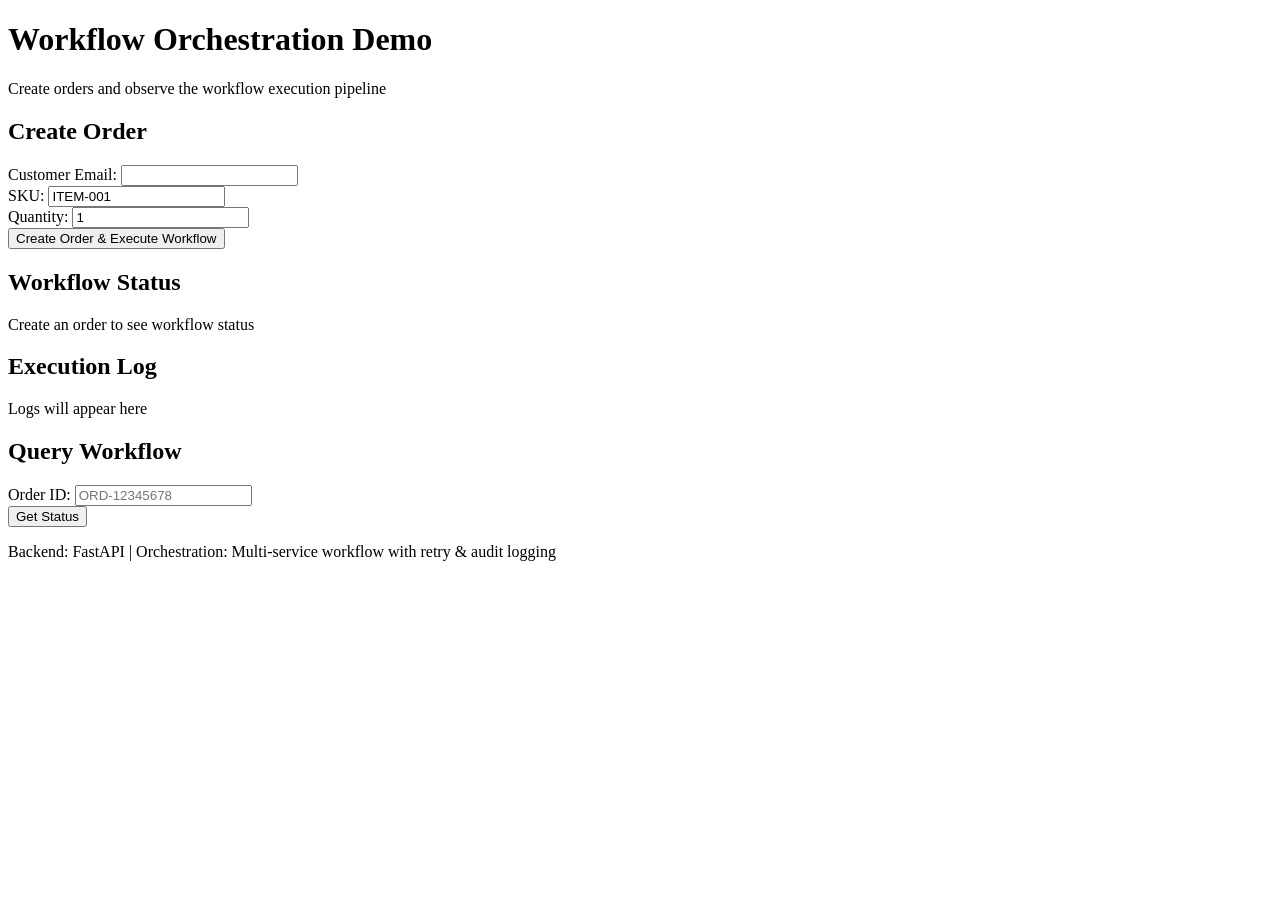
==== app/static/index.html @ 384ecaa8 "Bare structure" ====
<!DOCTYPE html>
<html lang="en">
<head>
    <meta charset="UTF-8">
    <meta name="viewport" content="width=device-width, initial-scale=1.0">
    <title>Workflow Orchestration Demo</title>
    <link rel="stylesheet" href="/static/style.css">
</head>
<body>
    <div class="container">
        <header>
            <h1>Workflow Orchestration Demo</h1>
            <p>Create orders and observe the workflow execution pipeline</p>
        </header>

        <main>
            <!-- Order Creation Section -->
            <section class="section">
                <h2>Create Order</h2>
                <form id="orderForm" class="form">
                    <div class="form-group">
                        <label for="customerEmail">Customer Email:</label>
                        <input type="email" id="customerEmail" name="customerEmail" required>
                    </div>
                    <div class="form-group">
                        <label for="sku">SKU:</label>
                        <input type="text" id="sku" name="sku" value="ITEM-001" required>
                    </div>
                    <div class="form-group">
                        <label for="quantity">Quantity:</label>
                        <input type="number" id="quantity" name="quantity" value="1" min="1" required>
                    </div>
                    <button type="submit" class="btn">Create Order & Execute Workflow</button>
                </form>
            </section>

            <!-- Workflow Status Section -->
            <section class="section">
                <h2>Workflow Status</h2>
                <div id="statusPanel" class="status-panel">
                    <p class="placeholder">Create an order to see workflow status</p>
                </div>
            </section>

            <!-- Execution Log Section -->
            <section class="section">
                <h2>Execution Log</h2>
                <div id="logPanel" class="log-panel">
                    <p class="placeholder">Logs will appear here</p>
                </div>
            </section>

            <!-- Query Existing Workflow Section -->
            <section class="section">
                <h2>Query Workflow</h2>
                <form id="queryForm" class="form">
                    <div class="form-group">
                        <label for="orderId">Order ID:</label>
                        <input type="text" id="orderId" name="orderId" placeholder="ORD-12345678" required>
                    </div>
                    <button type="submit" class="btn">Get Status</button>
                </form>
            </section>
        </main>

        <footer>
            <p>Backend: FastAPI | Orchestration: Multi-service workflow with retry &amp; audit logging</p>
        </footer>
    </div>

    <script src="/static/app.js"></script>
</body>
</html>
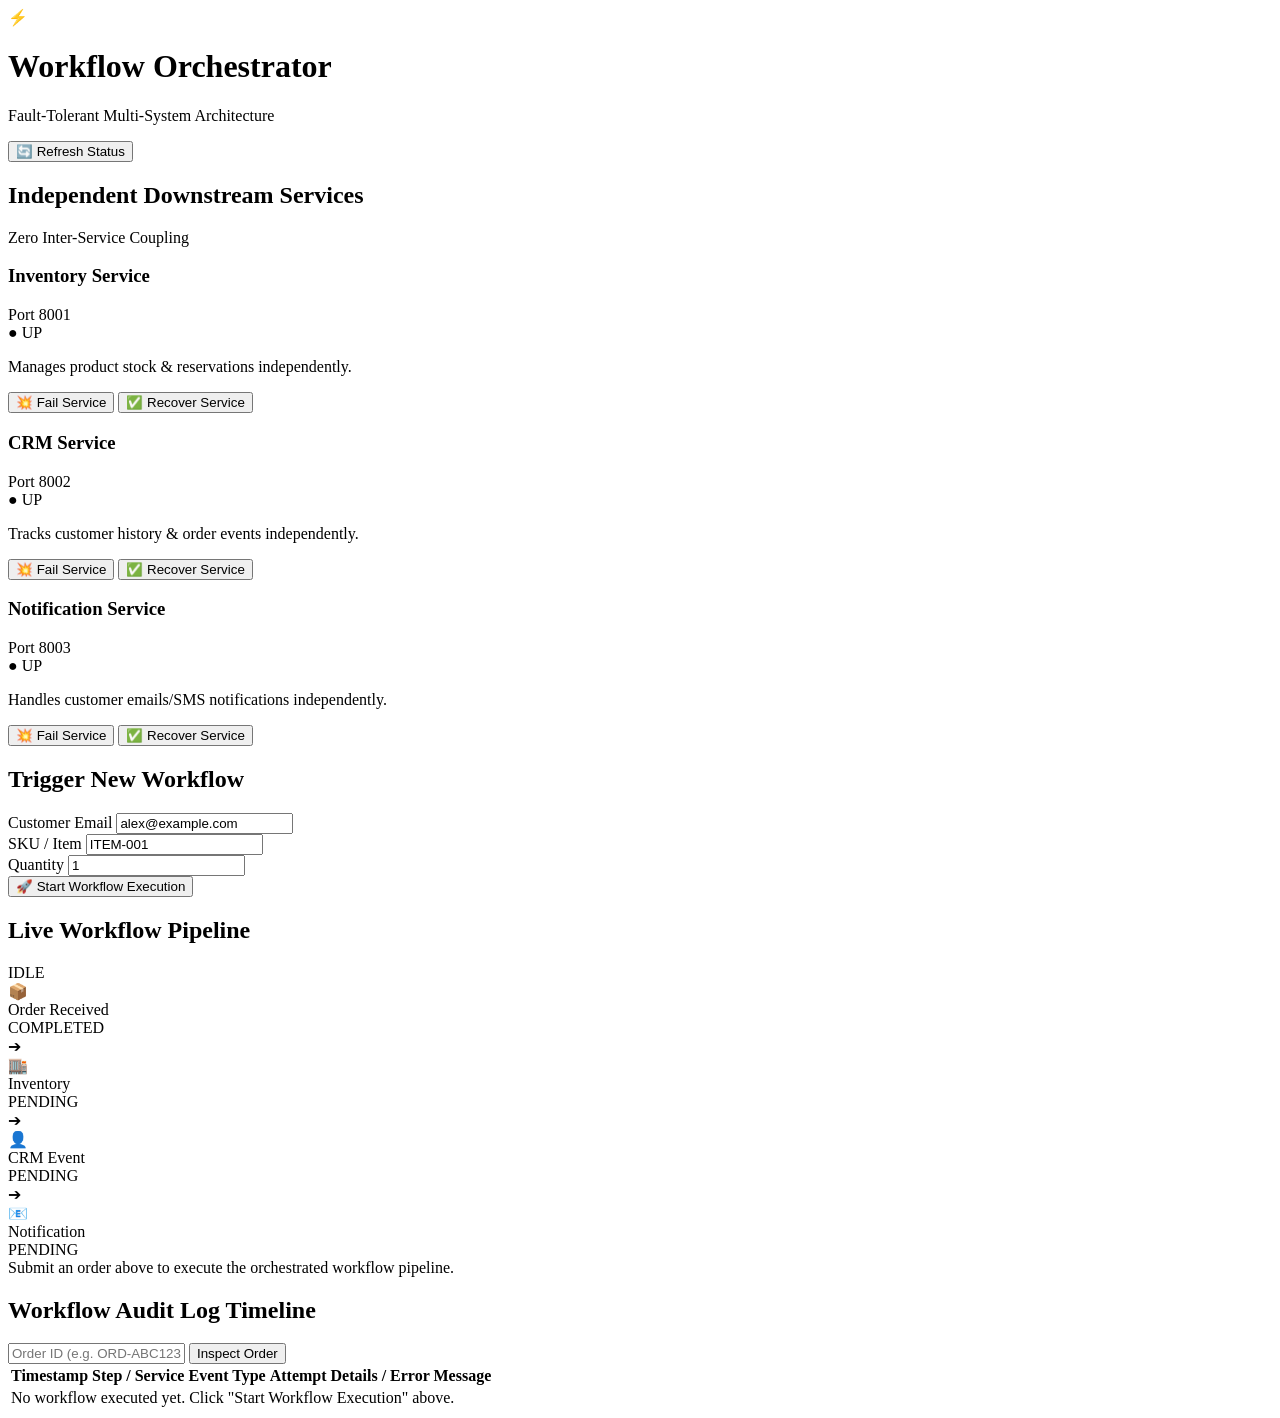
==== commit d2247c4b: "True microservice independece" ====
--- a/app/static/index.html
+++ b/app/static/index.html
@@ -3,69 +3,179 @@
 <head>
     <meta charset="UTF-8">
     <meta name="viewport" content="width=device-width, initial-scale=1.0">
-    <title>Workflow Orchestration Demo</title>
+    <title>Fault-Tolerant Workflow Orchestrator</title>
     <link rel="stylesheet" href="/static/style.css">
+    <link rel="preconnect" href="https://fonts.googleapis.com">
+    <link rel="preconnect" href="https://fonts.gstatic.com" crossorigin>
+    <link href="https://fonts.googleapis.com/css2?family=Inter:wght@300;400;500;600;700&family=JetBrains+Mono:wght@400;500;600&display=swap" rel="stylesheet">
 </head>
 <body>
-    <div class="container">
-        <header>
-            <h1>Workflow Orchestration Demo</h1>
-            <p>Create orders and observe the workflow execution pipeline</p>
+    <div class="app-container">
+        <!-- Header -->
+        <header class="navbar">
+            <div class="logo">
+                <span class="icon">⚡</span>
+                <div>
+                    <h1>Workflow Orchestrator</h1>
+                    <p class="subtitle">Fault-Tolerant Multi-System Architecture</p>
+                </div>
+            </div>
+            <div class="header-actions">
+                <button id="refreshBtn" class="btn btn-secondary">🔄 Refresh Status</button>
+            </div>
         </header>
 
-        <main>
-            <!-- Order Creation Section -->
-            <section class="section">
-                <h2>Create Order</h2>
+        <main class="content-grid">
+            <!-- Downstream Services Control Panel -->
+            <section class="card full-width">
+                <div class="card-header">
+                    <h2>Independent Downstream Services</h2>
+                    <span class="badge badge-info">Zero Inter-Service Coupling</span>
+                </div>
+                <div class="services-grid" id="servicesGrid">
+                    <!-- Service 1: Inventory -->
+                    <div class="service-card" id="card-inventory">
+                        <div class="service-header">
+                            <div class="service-title">
+                                <h3>Inventory Service</h3>
+                                <span class="port-tag">Port 8001</span>
+                            </div>
+                            <span class="status-indicator online" id="status-inventory">● UP</span>
+                        </div>
+                        <p class="service-desc">Manages product stock & reservations independently.</p>
+                        <div class="service-controls">
+                            <button class="btn btn-danger btn-sm" onclick="simulateFailure('inventory')">💥 Fail Service</button>
+                            <button class="btn btn-success btn-sm" onclick="recoverService('inventory')">✅ Recover Service</button>
+                        </div>
+                    </div>
+
+                    <!-- Service 2: CRM -->
+                    <div class="service-card" id="card-crm">
+                        <div class="service-header">
+                            <div class="service-title">
+                                <h3>CRM Service</h3>
+                                <span class="port-tag">Port 8002</span>
+                            </div>
+                            <span class="status-indicator online" id="status-crm">● UP</span>
+                        </div>
+                        <p class="service-desc">Tracks customer history & order events independently.</p>
+                        <div class="service-controls">
+                            <button class="btn btn-danger btn-sm" onclick="simulateFailure('crm')">💥 Fail Service</button>
+                            <button class="btn btn-success btn-sm" onclick="recoverService('crm')">✅ Recover Service</button>
+                        </div>
+                    </div>
+
+                    <!-- Service 3: Notification -->
+                    <div class="service-card" id="card-notification">
+                        <div class="service-header">
+                            <div class="service-title">
+                                <h3>Notification Service</h3>
+                                <span class="port-tag">Port 8003</span>
+                            </div>
+                            <span class="status-indicator online" id="status-notification">● UP</span>
+                        </div>
+                        <p class="service-desc">Handles customer emails/SMS notifications independently.</p>
+                        <div class="service-controls">
+                            <button class="btn btn-danger btn-sm" onclick="simulateFailure('notification')">💥 Fail Service</button>
+                            <button class="btn btn-success btn-sm" onclick="recoverService('notification')">✅ Recover Service</button>
+                        </div>
+                    </div>
+                </div>
+            </section>
+
+            <!-- Order Trigger Section -->
+            <section class="card">
+                <div class="card-header">
+                    <h2>Trigger New Workflow</h2>
+                </div>
                 <form id="orderForm" class="form">
                     <div class="form-group">
-                        <label for="customerEmail">Customer Email:</label>
-                        <input type="email" id="customerEmail" name="customerEmail" required>
+                        <label for="customerEmail">Customer Email</label>
+                        <input type="email" id="customerEmail" name="customerEmail" value="alex@example.com" required>
                     </div>
-                    <div class="form-group">
-                        <label for="sku">SKU:</label>
-                        <input type="text" id="sku" name="sku" value="ITEM-001" required>
+                    <div class="form-row">
+                        <div class="form-group">
+                            <label for="sku">SKU / Item</label>
+                            <input type="text" id="sku" name="sku" value="ITEM-001" required>
+                        </div>
+                        <div class="form-group">
+                            <label for="quantity">Quantity</label>
+                            <input type="number" id="quantity" name="quantity" value="1" min="1" required>
+                        </div>
                     </div>
-                    <div class="form-group">
-                        <label for="quantity">Quantity:</label>
-                        <input type="number" id="quantity" name="quantity" value="1" min="1" required>
-                    </div>
-                    <button type="submit" class="btn">Create Order & Execute Workflow</button>
+                    <button type="submit" class="btn btn-primary btn-block" id="submitBtn">
+                        🚀 Start Workflow Execution
+                    </button>
                 </form>
             </section>
 
-            <!-- Workflow Status Section -->
-            <section class="section">
-                <h2>Workflow Status</h2>
-                <div id="statusPanel" class="status-panel">
-                    <p class="placeholder">Create an order to see workflow status</p>
+            <!-- Active Workflow Pipeline Visualization -->
+            <section class="card">
+                <div class="card-header">
+                    <h2>Live Workflow Pipeline</h2>
+                    <span class="badge" id="workflowStatusBadge">IDLE</span>
+                </div>
+                <div class="pipeline-container">
+                    <div class="pipeline-flow">
+                        <div class="pipeline-step" id="step-order">
+                            <div class="step-icon">📦</div>
+                            <div class="step-label">Order Received</div>
+                            <div class="step-status">COMPLETED</div>
+                        </div>
+                        <div class="pipeline-arrow">➔</div>
+                        <div class="pipeline-step" id="step-inventory">
+                            <div class="step-icon">🏬</div>
+                            <div class="step-label">Inventory</div>
+                            <div class="step-status">PENDING</div>
+                        </div>
+                        <div class="pipeline-arrow">➔</div>
+                        <div class="pipeline-step" id="step-crm">
+                            <div class="step-icon">👤</div>
+                            <div class="step-label">CRM Event</div>
+                            <div class="step-status">PENDING</div>
+                        </div>
+                        <div class="pipeline-arrow">➔</div>
+                        <div class="pipeline-step" id="step-notification">
+                            <div class="step-icon">📧</div>
+                            <div class="step-label">Notification</div>
+                            <div class="step-status">PENDING</div>
+                        </div>
+                    </div>
+                    <div id="workflowResultMsg" class="result-message">
+                        Submit an order above to execute the orchestrated workflow pipeline.
+                    </div>
                 </div>
             </section>
 
-            <!-- Execution Log Section -->
-            <section class="section">
-                <h2>Execution Log</h2>
-                <div id="logPanel" class="log-panel">
-                    <p class="placeholder">Logs will appear here</p>
+            <!-- Audit Trail Section -->
+            <section class="card full-width">
+                <div class="card-header">
+                    <h2>Workflow Audit Log Timeline</h2>
+                    <div class="audit-search">
+                        <input type="text" id="queryOrderId" placeholder="Order ID (e.g. ORD-ABC12345)">
+                        <button class="btn btn-secondary btn-sm" onclick="queryOrderHistory()">Inspect Order</button>
+                    </div>
+                </div>
+                <div class="table-container">
+                    <table class="audit-table">
+                        <thead>
+                            <tr>
+                                <th>Timestamp</th>
+                                <th>Step / Service</th>
+                                <th>Event Type</th>
+                                <th>Attempt</th>
+                                <th>Details / Error Message</th>
+                            </tr>
+                        </thead>
+                        <tbody id="auditTableBody">
+                            <tr>
+                                <td colspan="5" class="empty-row">No workflow executed yet. Click "Start Workflow Execution" above.</td>
+                            </tr>
+                        </tbody>
+                    </table>
                 </div>
             </section>
-
-            <!-- Query Existing Workflow Section -->
-            <section class="section">
-                <h2>Query Workflow</h2>
-                <form id="queryForm" class="form">
-                    <div class="form-group">
-                        <label for="orderId">Order ID:</label>
-                        <input type="text" id="orderId" name="orderId" placeholder="ORD-12345678" required>
-                    </div>
-                    <button type="submit" class="btn">Get Status</button>
-                </form>
-            </section>
         </main>
-
-        <footer>
-            <p>Backend: FastAPI | Orchestration: Multi-service workflow with retry &amp; audit logging</p>
-        </footer>
     </div>
 
     <script src="/static/app.js"></script>
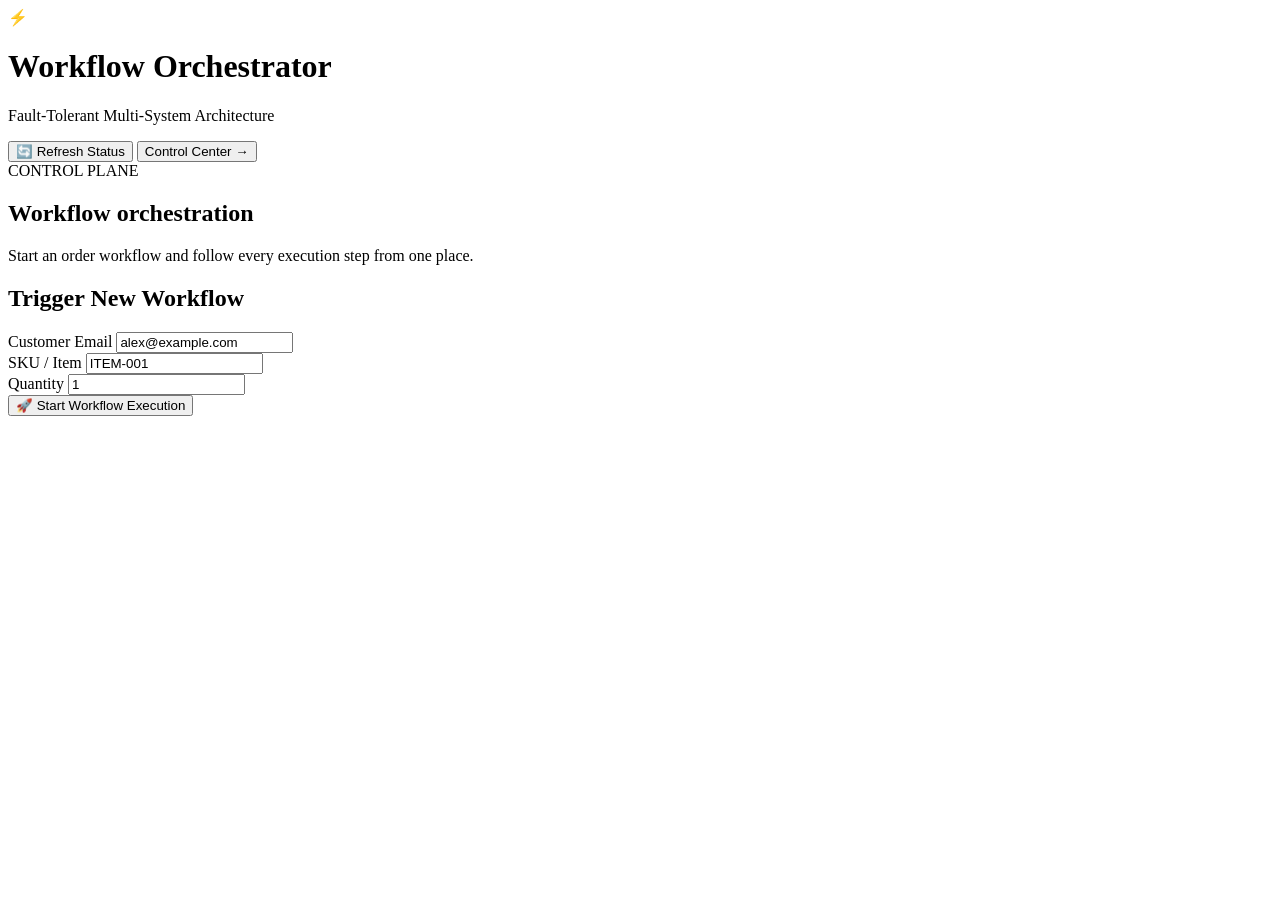
==== commit e7a45ee0: "altered orchestral" ====
--- a/app/static/index.html
+++ b/app/static/index.html
@@ -22,15 +22,73 @@
             </div>
             <div class="header-actions">
                 <button id="refreshBtn" class="btn btn-secondary">🔄 Refresh Status</button>
+                <button id="servicesNavBtn" class="btn btn-primary" type="button">Control Center →</button>
             </div>
         </header>
 
-        <main class="content-grid">
-            <!-- Downstream Services Control Panel -->
-            <section class="card full-width">
+        <main>
+            <section id="orchestratorPage" class="page-view">
+              <div class="page-intro">
+                <span class="section-kicker">CONTROL PLANE</span>
+                <h2>Workflow orchestration</h2>
+                <p>Start an order workflow and follow every execution step from one place.</p>
+              </div>
+              <div class="content-grid">
+            <!-- Order Trigger Section -->
+            <section class="card workflow-trigger-card">
                 <div class="card-header">
-                    <h2>Independent Downstream Services</h2>
-                    <span class="badge badge-info">Zero Inter-Service Coupling</span>
+                    <h2>Trigger New Workflow</h2>
+                </div>
+                <form id="orderForm" class="form">
+                    <div class="form-group">
+                        <label for="customerEmail">Customer Email</label>
+                        <input type="email" id="customerEmail" name="customerEmail" value="alex@example.com" required>
+                    </div>
+                    <div class="form-row">
+                        <div class="form-group">
+                            <label for="sku">SKU / Item</label>
+                            <input type="text" id="sku" name="sku" value="ITEM-001" required>
+                        </div>
+                        <div class="form-group">
+                            <label for="quantity">Quantity</label>
+                            <input type="number" id="quantity" name="quantity" value="1" min="1" required>
+                        </div>
+                    </div>
+                    <button type="submit" class="btn btn-primary btn-block" id="submitBtn">
+                        🚀 Start Workflow Execution
+                    </button>
+                </form>
+            </section>
+
+            <section class="card full-width" id="diagnosisCard" hidden>
+                <div class="card-header">
+                    <h2>AI Incident Diagnosis</h2>
+                    <span class="badge badge-danger">Maintenance Review</span>
+                </div>
+                <div class="diagnosis-grid">
+                    <div><span class="diagnosis-label">Failed step</span><strong id="diagnosisStep">-</strong></div>
+                    <div><span class="diagnosis-label">Failure type</span><strong id="diagnosisType">-</strong></div>
+                    <div><span class="diagnosis-label">Confidence</span><strong id="diagnosisConfidence">-</strong></div>
+                </div>
+                <p class="diagnosis-label">Likely root cause</p><p id="diagnosisRootCause"></p>
+                <p class="diagnosis-label">Recommended actions</p><ul id="diagnosisActions"></ul>
+                <p class="diagnosis-label">Maintenance message</p><p id="diagnosisMessage"></p>
+            </section>
+
+              </div>
+            </section>
+
+            <section id="servicesPage" class="page-view" hidden>
+              <div class="page-intro services-intro">
+                <button id="backToOrchestrator" class="btn btn-secondary" type="button">← Back to Orchestrator</button>
+                <span class="section-kicker">CONTROL CENTER</span>
+                <h2>Control center</h2>
+                <p>Monitor the live workflow and the services coordinated by the workflow engine.</p>
+              </div>
+              <section class="card full-width service-panel">
+                <div class="card-header">
+                    <h2>Downstream Services</h2>
+                    <span class="badge badge-info">Orchestrator-managed</span>
                 </div>
                 <div class="services-grid" id="servicesGrid">
                     <!-- Service 1: Inventory -->
@@ -46,6 +104,7 @@
                         <div class="service-controls">
                             <button class="btn btn-danger btn-sm" onclick="simulateFailure('inventory')">💥 Fail Service</button>
                             <button class="btn btn-success btn-sm" onclick="recoverService('inventory')">✅ Recover Service</button>
+                            <a class="btn btn-secondary btn-sm service-link" href="http://localhost:8001/" target="_blank" rel="noopener">Open Inventory ↗</a>
                         </div>
                     </div>
 
@@ -62,6 +121,7 @@
                         <div class="service-controls">
                             <button class="btn btn-danger btn-sm" onclick="simulateFailure('crm')">💥 Fail Service</button>
                             <button class="btn btn-success btn-sm" onclick="recoverService('crm')">✅ Recover Service</button>
+                            <a class="btn btn-secondary btn-sm service-link" href="http://localhost:8002/static/crm/" target="_blank" rel="noopener">Open CRM ↗</a>
                         </div>
                     </div>
 
@@ -78,102 +138,76 @@
                         <div class="service-controls">
                             <button class="btn btn-danger btn-sm" onclick="simulateFailure('notification')">💥 Fail Service</button>
                             <button class="btn btn-success btn-sm" onclick="recoverService('notification')">✅ Recover Service</button>
-                        </div>
-                    </div>
-                </div>
-            </section>
-
-            <!-- Order Trigger Section -->
-            <section class="card">
-                <div class="card-header">
-                    <h2>Trigger New Workflow</h2>
-                </div>
-                <form id="orderForm" class="form">
-                    <div class="form-group">
-                        <label for="customerEmail">Customer Email</label>
-                        <input type="email" id="customerEmail" name="customerEmail" value="alex@example.com" required>
-                    </div>
-                    <div class="form-row">
-                        <div class="form-group">
-                            <label for="sku">SKU / Item</label>
-                            <input type="text" id="sku" name="sku" value="ITEM-001" required>
-                        </div>
-                        <div class="form-group">
-                            <label for="quantity">Quantity</label>
-                            <input type="number" id="quantity" name="quantity" value="1" min="1" required>
-                        </div>
-                    </div>
-                    <button type="submit" class="btn btn-primary btn-block" id="submitBtn">
-                        🚀 Start Workflow Execution
-                    </button>
-                </form>
-            </section>
-
-            <!-- Active Workflow Pipeline Visualization -->
-            <section class="card">
-                <div class="card-header">
-                    <h2>Live Workflow Pipeline</h2>
-                    <span class="badge" id="workflowStatusBadge">IDLE</span>
-                </div>
-                <div class="pipeline-container">
-                    <div class="pipeline-flow">
-                        <div class="pipeline-step" id="step-order">
-                            <div class="step-icon">📦</div>
-                            <div class="step-label">Order Received</div>
-                            <div class="step-status">COMPLETED</div>
-                        </div>
-                        <div class="pipeline-arrow">➔</div>
-                        <div class="pipeline-step" id="step-inventory">
-                            <div class="step-icon">🏬</div>
-                            <div class="step-label">Inventory</div>
-                            <div class="step-status">PENDING</div>
-                        </div>
-                        <div class="pipeline-arrow">➔</div>
-                        <div class="pipeline-step" id="step-crm">
-                            <div class="step-icon">👤</div>
-                            <div class="step-label">CRM Event</div>
-                            <div class="step-status">PENDING</div>
-                        </div>
-                        <div class="pipeline-arrow">➔</div>
-                        <div class="pipeline-step" id="step-notification">
-                            <div class="step-icon">📧</div>
-                            <div class="step-label">Notification</div>
-                            <div class="step-status">PENDING</div>
-                        </div>
-                    </div>
-                    <div id="workflowResultMsg" class="result-message">
-                        Submit an order above to execute the orchestrated workflow pipeline.
-                    </div>
-                </div>
-            </section>
-
-            <!-- Audit Trail Section -->
-            <section class="card full-width">
-                <div class="card-header">
-                    <h2>Workflow Audit Log Timeline</h2>
-                    <div class="audit-search">
-                        <input type="text" id="queryOrderId" placeholder="Order ID (e.g. ORD-ABC12345)">
-                        <button class="btn btn-secondary btn-sm" onclick="queryOrderHistory()">Inspect Order</button>
-                    </div>
-                </div>
-                <div class="table-container">
-                    <table class="audit-table">
-                        <thead>
-                            <tr>
-                                <th>Timestamp</th>
-                                <th>Step / Service</th>
-                                <th>Event Type</th>
-                                <th>Attempt</th>
-                                <th>Details / Error Message</th>
-                            </tr>
-                        </thead>
-                        <tbody id="auditTableBody">
-                            <tr>
-                                <td colspan="5" class="empty-row">No workflow executed yet. Click "Start Workflow Execution" above.</td>
-                            </tr>
-                        </tbody>
-                    </table>
-                </div>
+                            <a class="btn btn-secondary btn-sm service-link" href="http://localhost:8003/" target="_blank" rel="noopener">Open Notifications ↗</a>
+                        </div>
+                    </div>
+                </div>
+              </section>
+              <div class="content-grid control-grid">
+                <section class="card">
+                    <div class="card-header">
+                        <h2>Live Workflow Pipeline</h2>
+                        <span class="badge" id="workflowStatusBadge">IDLE</span>
+                    </div>
+                    <div class="pipeline-container">
+                        <div class="pipeline-flow">
+                            <div class="pipeline-step" id="step-order">
+                                <div class="step-icon">📦</div>
+                                <div class="step-label">Order Received</div>
+                                <div class="step-status">COMPLETED</div>
+                            </div>
+                            <div class="pipeline-arrow">➔</div>
+                            <div class="pipeline-step" id="step-inventory">
+                                <div class="step-icon">🏬</div>
+                                <div class="step-label">Inventory</div>
+                                <div class="step-status">PENDING</div>
+                            </div>
+                            <div class="pipeline-arrow">➔</div>
+                            <div class="pipeline-step" id="step-crm">
+                                <div class="step-icon">👤</div>
+                                <div class="step-label">CRM Event</div>
+                                <div class="step-status">PENDING</div>
+                            </div>
+                            <div class="pipeline-arrow">➔</div>
+                            <div class="pipeline-step" id="step-notification">
+                                <div class="step-icon">📧</div>
+                                <div class="step-label">Notification</div>
+                                <div class="step-status">PENDING</div>
+                            </div>
+                        </div>
+                        <div id="workflowResultMsg" class="result-message">
+                            Submit an order above to execute the orchestrated workflow pipeline.
+                        </div>
+                    </div>
+                </section>
+                <section class="card full-width">
+                    <div class="card-header">
+                        <h2>Workflow Audit Log Timeline</h2>
+                        <div class="audit-search">
+                            <input type="text" id="queryOrderId" placeholder="Order ID (e.g. ORD-ABC12345)">
+                            <button class="btn btn-secondary btn-sm" onclick="queryOrderHistory()">Inspect Order</button>
+                        </div>
+                    </div>
+                    <div class="table-container">
+                        <table class="audit-table">
+                            <thead>
+                                <tr>
+                                    <th>Timestamp</th>
+                                    <th>Step / Service</th>
+                                    <th>Event Type</th>
+                                    <th>Attempt</th>
+                                    <th>Details / Error Message</th>
+                                </tr>
+                            </thead>
+                            <tbody id="auditTableBody">
+                                <tr>
+                                    <td colspan="5" class="empty-row">No workflow executed yet. Click "Start Workflow Execution" above.</td>
+                                </tr>
+                            </tbody>
+                        </table>
+                    </div>
+                </section>
+              </div>
             </section>
         </main>
     </div>
